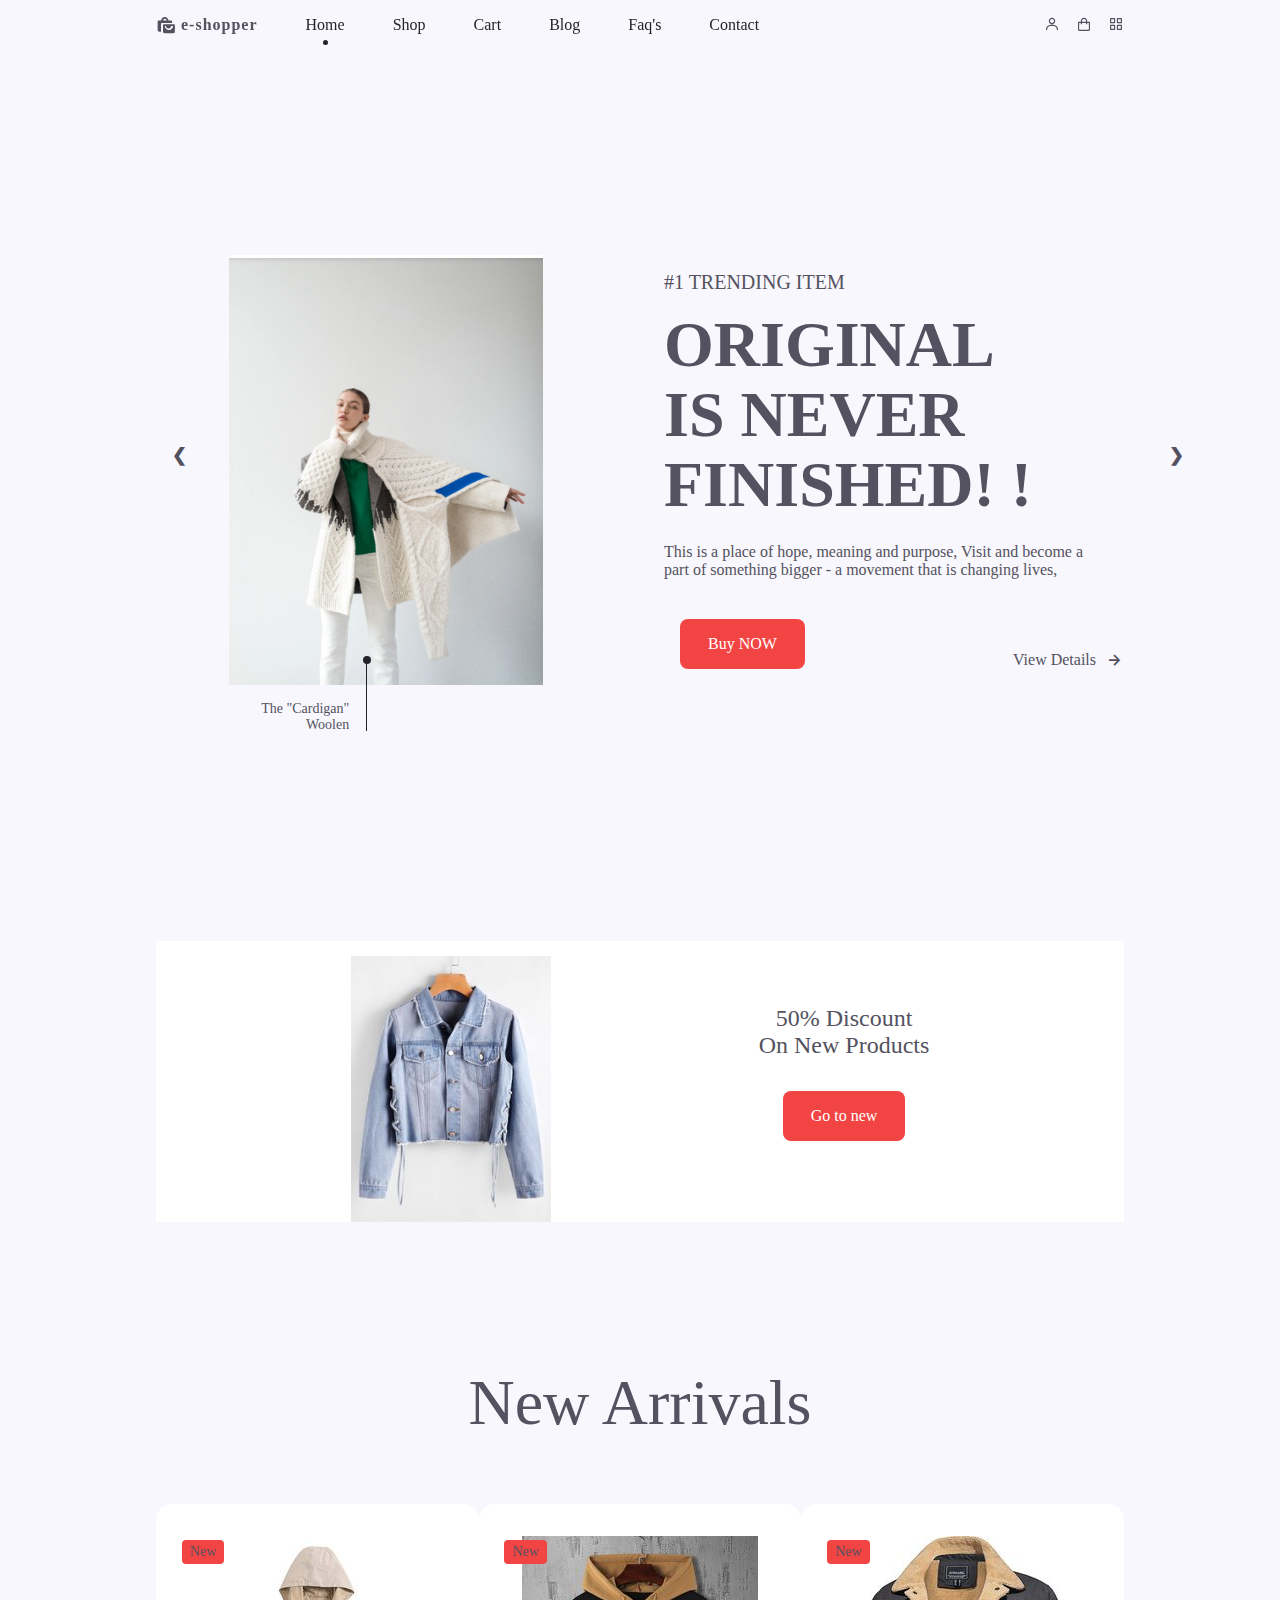
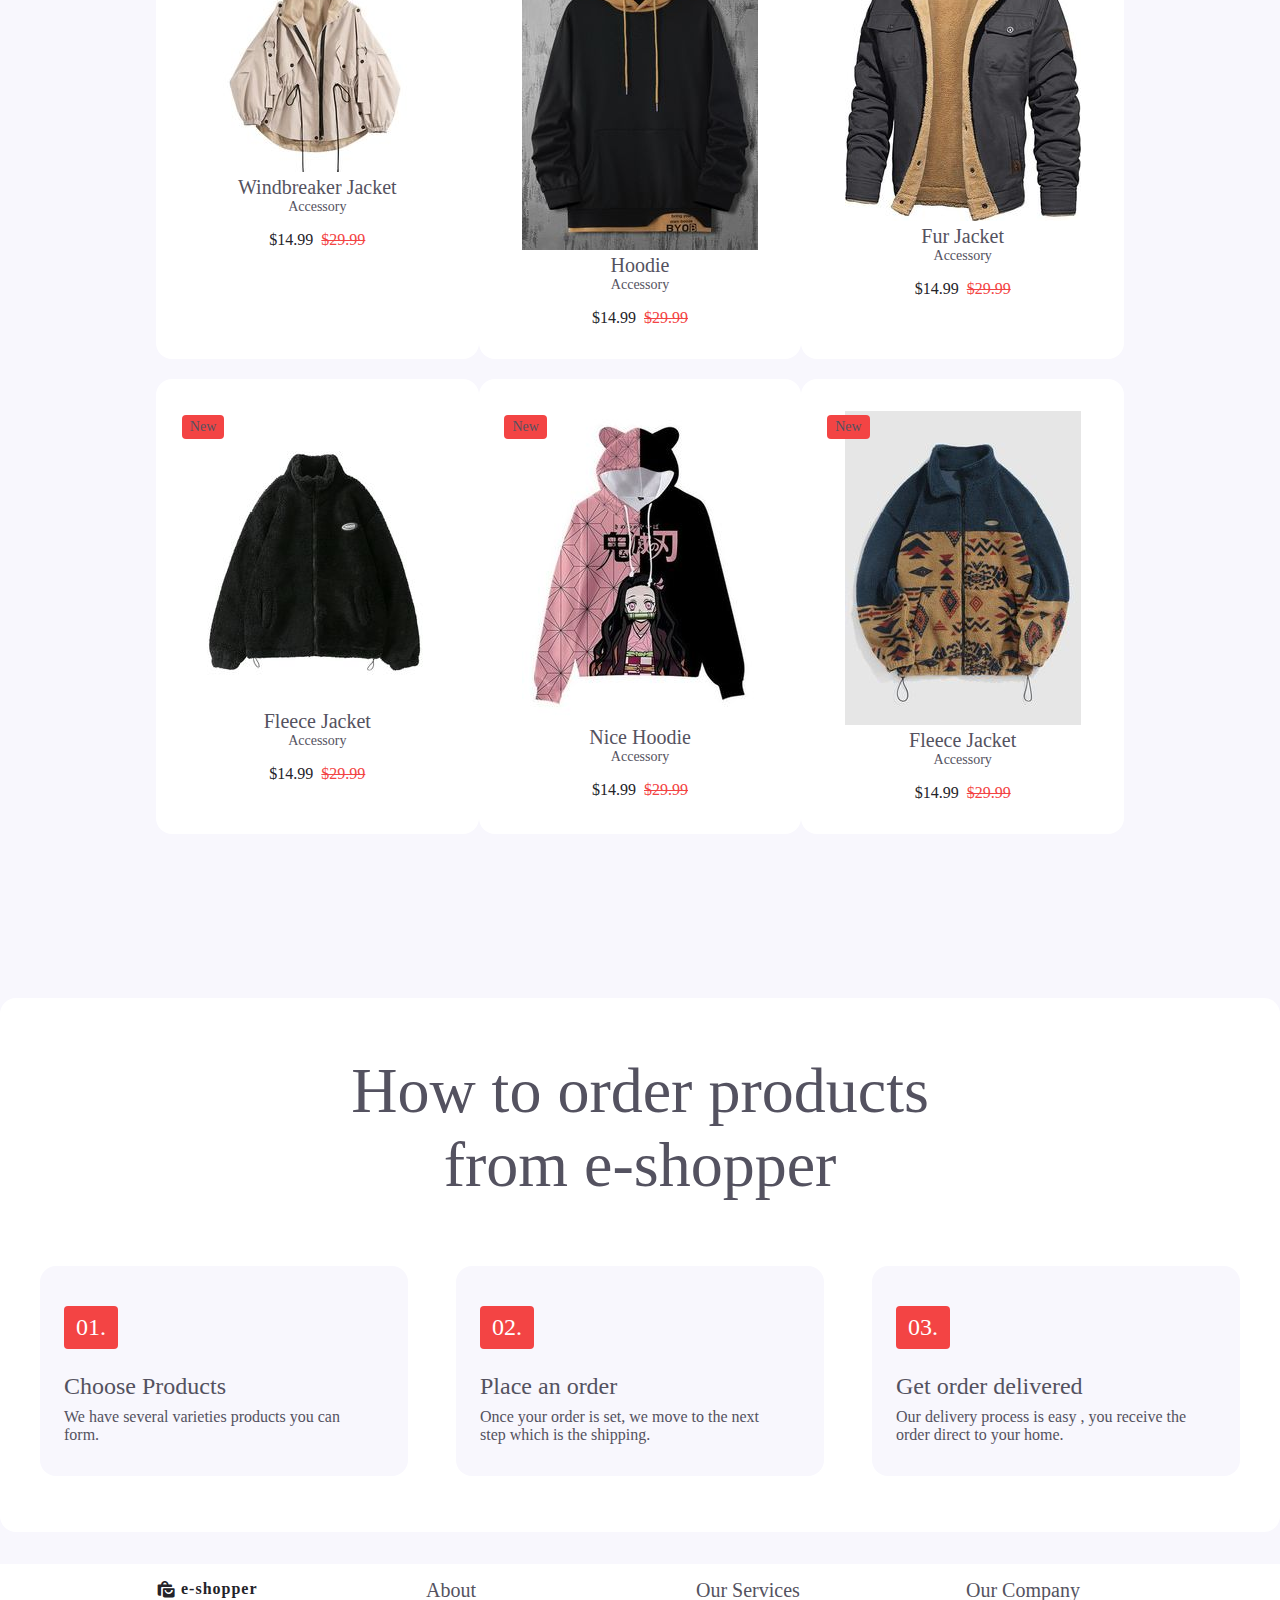
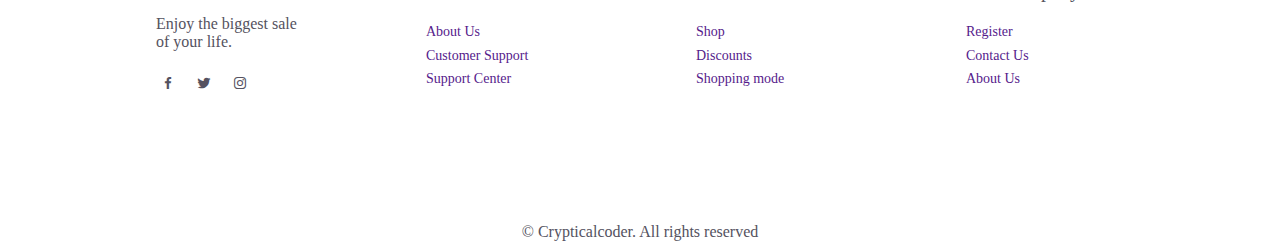
==== Home.html @ 51e2423e "Add files via upload" ====
<!DOCTYPE HTML>
<html lang="en">

<head>
    <meta charset="UTF-8">
    <meta name="viewport" content="width=device-width, initial-scale=1.0">
    <title>e-shopper</title>
    <link href='https://unpkg.com/boxicons@2.1.4/css/boxicons.min.css' rel='stylesheet'>
    <link href='./Home.css' rel='stylesheet'>
</head>

<body>
    <!-- Header -->
    <header class="header" id="header">
        <nav class="nav container">
            <a href="" class="nav_logo">
                <i class="bx bxs-shopping-bags nav_logo-icon"></i>e-shopper
            </a>
            <div class="nav_menu" id="nav-menu">
                <ul class="nav_list">
                    <il class="nav_item">
                        <a href="./index.html" class="nav_link active-link">
                            Home
                        </a>
                    </il>
                    <il class="nav_item">
                        <a href="" class="nav_link ">
                            Shop
                        </a>
                    </il>
                    <il class="nav_item">
                        <a href="" class="nav_link">
                            Cart
                        </a>
                    </il>
                    <il class="nav_item">
                            <a href="" class="nav_link">
                                Blog
                            </a>
                    </il>
                    <il class="nav_item">
                        <a href="" class="nav_link">
                            Faq's
                        </a>
                    </il>
                    <il class="nav_item">
                        <a href="" class="nav_link">
                            Contact
                        </a>
                    </il>
                </ul>
            </div>
            <div class="nav_btns">
                <div class="logout" id="logout">
                    <i class='bx bx-log-out' onclick="logout()"></i>
                </div>
                <div class="login_taggle" >
                    <i id="login-button" class="bx bx-user"></i>
                </div>

                <div class="nav_shop" id="cart-shop">
                    <i class="bx bx-shopping-bag"></i>
                </div>

                <div class="nav_taggle" id="nav-toggle">
                    <i  class="bx bx-grid-alt"></i>
                </div>
            </div>
        </nav>
        
    </header>

<!-------------login------------------>
<div class="login" id="login">
    <i class="bx bx-x login_close" id="login-close"></i>
    <h2 class="login_title-center">Login</h2>
    <form action="" class="login_from grid">
            <div class="login_content">
                <label class="login_lable">User Name</label>
                <input id="loginUsername" type="email" class="login_input" />
            </div>
            <div class="login_content">
                <label class="login_lable">Password</label>
                <input id="loginPassword" type="password" class="login_input" />
            </div>
            <div>
                <a href="#" class="button" onclick="Login()">Sign in</a>
            </div>

            <div>
                <p class="signup">Not a member? 
                    <a id="cRes" onclick="res()">Sign up now</a>
                </p>
            </div>
    </form>
</div>

<!------------Register------------->
<div class="register" id="register">
    <i class="bx bx-x register_close" id="register-close"></i>
    <h2 class="register_title-center">Register</h2>
    <form action="" class="register_from grid">
            <div class="register_content">
                <label class="register_lable">User Name</label>
                <input id="registerUsername" type="email" class="register_input" />
            </div>
            <div class="register_content">
                <label class="register_lable">Password</label>
                <input id="registerPassword" type="password" class="register_input" />
            </div>
            <div>
                <a href="#" class="button" onclick="register()">Sign up</a>
            </div>

            
    </form>
</div>
<!----------------Main-------------->

<main class="main">
    <!-------------Home-------------------->
    <section class="home container">
        <div class="swiper-button-prev"></div>
        <div class="swiper-button-next"></div>
        <div class=" home">
            <div class="home-slider">
                <!-- Home slide 1 -->
                <section class="slide">
                    <div class="home_content grid">
                        <div class="home_group">
                            <img src="./Cardigan.png" alt="" class="home_img">
                            <div class="home_indicator"></div>
                            <div class="home_details-img">
                                <h4 class="home_details-title">The "Cardigan"</h4>
                                <span class="home_details-subtitle">Woolen</span>
                            </div>
                        </div>

                        <div class="home_data">
                            <h3 class="home_subtitle">#1 TRENDING ITEM</h3>
                            <h1 class="home_title">
                                ORIGINAL<br> IS NEVER <br> FINISHED! ! 
                            </h1>
                            <p class="home_description">
                                This is a place of hope, meaning and purpose, Visit and become a part of something bigger - a movement that is
                                changing lives,
                            </p>
                            <div class="home_buttons">
                                <a href="#" class="button">Buy NOW</a>
                                <a href="#" class="button-link button-flex">View Details
                                    <i class="bx bx-right-arrow-alt button_icon"></i>
                                </a>
                            </div>
                        </div>
                    </div>
                </section>

                <!-- Home slide 2 -->
                <section class="slide">
                    <div class="home_content grid">
                        <div class="home_group">
                            <img src="./suit.jpg" alt="" class="home_img">
                            <div class="home_indicator"></div>
                            <div class="home_details-img">
                                <h4 class="home_details-title">Jqueezy</h4>
                                <span class="home_details-subtitle">Ski Suit</span>
                            </div>
                        </div>

                        <div class="home_data">
                            <h3 class="home_subtitle">#2 top best duo</h3>
                            <h1 class="home_title">
                                FALL<br> WINTER <br> 2023
                            </h1>
                            <p class="home_description">
                                A specialist label creating luxury essentials.
                                Ethically crafted with an unwavering to exceptional quality.
                            </p>
                            <div class="home_buttons">
                                <a href="#" class="button">Buy NOW</a>
                                <a href="#" class="button-link button-flex">View Details
                                    <i class="bx bx-right-arrow-alt button_icon"></i>
                                </a>
                            </div>
                        </div>
                    </div>
                </section>

        <!-- Home slide 3 -->
                <section class="slide">
                    <div class="home_content grid">
                        <div class="home_group">
                            <img src="./3.jpg" alt="" class="home_img">
                            <div class="home_indicator"></div>
                            <div class="home_details-img">
                                <h4 class="home_details-title">T-shirt</h4>
                                <span class="home_details-subtitle">cotton</span>
                            </div>
                        </div>

                        <div class="home_data">
                            <h3 class="home_subtitle">#3 TRENDING ITEM</h3>
                            <h1 class="home_title">
                                SALE 20%<br> OFF ON  <br> EVERYTHING 
                            </h1>
                            <p class="home_description">
                                A specialist label creating luxury essentials.
                                Ethically crafted with an unwavering to exceptional quality.
                            </p>
                            <div class="home_buttons">
                                <a href="#" class="button">Buy NOW</a>
                                <a href="#" class="button-link button-flex">View Details
                                    <i class="bx bx-right-arrow-alt button_icon"></i>
                                </a>
                            </div>
                        </div>
                    </div>
                </section>
                <a class="prev" onclick="plusSlides(-1)">❮</a>
                <a class="next" onclick="plusSlides(1)">❯</a>                   
            </div>
            </div>

        </div>
    </section>


    <!------------Discount------------->
    <section class="discount section">
        <div class="discount_container container grid">
            <img class="discount_img" src="./discount.jpg" alt="">

            <div class="discount_data">
            <h2 class="discount_title">
                50% Discount <br> On New Products
            </h2>
            <a href="" class="button">
                Go to new
            </a>
        </div>
        </div>
    </section>
    <!------------------New Arrivals------------------- -->
    <section class="new section">
        <h1 class="section_title">
            New Arrivals
        </h1>
        <div class="new_container container">
        <div class="row">
                <!-- New Content 1 -->
                <div class="new_content">
                    <div class="new_tag"> New</div>
                        <img src="./new1.jpg" alt="">
                        <h3 class="new_title">
                            Windbreaker Jacket
                        </h3>
                        <span class="new_suptitle">
                            Accessory
                        </span>

                        <div class="new_prices">
                            <span class="new_price">$14.99</span>
                            <span class="new_discount">$29.99</span>
                        </div>
                        <!-- go to details -->
                        <a href="" class="button new_button">
                            <i class="bx bx-cart-alt new_icon"></i>
                        </a>
                </div>

                <!-- New Content 2 -->
                <div class="new_content">
                    <div class="new_tag"> New</div>
                        <img src="./new2.jpg" alt="">
                        <h3 class="new_title">
                            Hoodie
                        </h3>
                        <span class="new_suptitle">
                            Accessory
                        </span>

                        <div class="new_prices">
                            <span class="new_price">$14.99</span>
                            <span class="new_discount">$29.99</span>
                        </div>
                        <!-- go to details -->
                        <a href="" class="button new_button">
                            <i class="bx bx-cart-alt new_icon"></i>
                        </a>
                </div>

                <!-- New Content 3 -->
                <div class="new_content">
                    <div class="new_tag"> New</div>
                        <img src="./new3.jpg" alt="">
                        <h3 class="new_title">
                            Fur Jacket
                        </h3>
                        <span class="new_suptitle">
                            Accessory
                        </span>

                        <div class="new_prices">
                            <span class="new_price">$14.99</span>
                            <span class="new_discount">$29.99</span>
                        </div>
                        <!-- go to details -->
                        <a href="" class="button new_button">
                            <i class="bx bx-cart-alt new_icon"></i>
                        </a>
                </div>


        </div>
            <div class="row">
                    <!-- New Content 4 -->
                    <div class="new_content">
                        <div class="new_tag"> New</div>
                            <img src="./new4.jpg" alt="">
                            <h3 class="new_title">
                                Fleece Jacket
                            </h3>
                            <span class="new_suptitle">
                                Accessory
                            </span>

                            <div class="new_prices">
                                <span class="new_price">$14.99</span>
                                <span class="new_discount">$29.99</span>
                            </div>
                            <!-- go to details -->
                            <a href="" class="button new_button">
                                <i class="bx bx-cart-alt new_icon"></i>
                            </a>
                    </div>

                    <!-- New Content 5 -->
                    <div class="new_content">
                        <div class="new_tag"> New</div>
                            <img src="./new5.jpg" alt="">
                            <h3 class="new_title">
                                Nice Hoodie
                            </h3>
                            <span class="new_suptitle">
                                Accessory
                            </span>

                            <div class="new_prices">
                                <span class="new_price">$14.99</span>
                                <span class="new_discount">$29.99</span>
                            </div>
                            <!-- go to details -->
                            <a href="" class="button new_button">
                                <i class="bx bx-cart-alt new_icon"></i>
                            </a>
                    </div>

                    <!-- New Content 6 -->
                    <div class="new_content">
                        <div class="new_tag"> New</div>
                            <img src="./new6.jpg" alt="">
                            <h3 class="new_title">
                                Fleece Jacket
                            </h3>
                            <span class="new_suptitle">
                                Accessory
                            </span>

                            <div class="new_prices">
                                <span class="new_price">$14.99</span>
                                <span class="new_discount">$29.99</span>
                            </div>
                            <!-- go to details -->
                            <a href="" class="button new_button">
                                <i class="bx bx-cart-alt new_icon"></i>
                            </a>
                    </div>
                </div>

        </div>
    </section>


    <!---------Step------------------->
    <section id="steps section container">
        <div class="steps_bg">
            <h2 class="section_title">
                How to order products<br>from e-shopper
            </h2>
            <div class="steps_container grid">
                <!-- Step Card 1 -->
                <div class="steps_card">
                    <div class="steps_card-number">01.</div>
                    <h3 class="steps_card-title">
                        Choose Products
                    </h3>
                    <p class="steps_card-description">
                        We have several varieties products you can form.
                    </p>
                </div>

                <!-- Step Card 2 -->
                <div class="steps_card">
                    <div class="steps_card-number">02.</div>
                    <h3 class="steps_card-title">
                        Place an order
                    </h3>
                    <p class="steps_card-description">
                        Once your order is set, we move to the next step which is the shipping.
                    </p>
                </div>

                <!-- Step Card 3 -->
                <div class="steps_card">
                    <div class="steps_card-number">03.</div>
                    <h3 class="steps_card-title">
                            Get order delivered
                    </h3>
                    <p class="steps_card-description">
                        Our delivery process is easy , you receive the order direct to your home.
                    </p>
                </div>
            </div>
        </div>
    </section>
</main>


    <!--------------- Footer------------>
    <footer class="footer section">
        <div class="footer_container container grid">
            <!-- Footer Content 1 -->
            <div class="footer_content">
                <a href="" class="footer_logo">
                    <i class="bx bxs-shopping-bags footer_logo-icon"></i>e-shopper
                </a>

                <p class="footer_description">Enjoy the biggest sale<br> of your life.</p>
                <div class="footer_social">
                    <a href="#" class="footer_social-link">
                        <i class="bx bxl-facebook"></i>
                    </a>
                    <a href="#" class="footer_social-link">
                        <i class="bx bxl-twitter"></i>
                    </a>
                    <a href="#" class="footer_social-link">
                        <i class="bx bxl-instagram"></i>
                    </a>
                </div>
            </div>
            <!-- footer content 2 -->
            <div class="footer_content">
                <h3 class="footer_title">About</h3>
                
                <ul class="footer_links">
                    <li><a href="" , class="footer_link">About Us</a></li>
                    <li><a href="" , class="footer_link">Customer Support</a></li>
                    <li><a href="" , class="footer_link">Support Center</a></li>
                </ul>
            </div>

            <!-- footer content 3 -->
            <div class="footer_content">
                <h3 class="footer_title">Our Services</h3>
                
                <ul class="footer_links">
                    <li><a href="" , class="footer_link">Shop</a></li>
                    <li><a href="" , class="footer_link">Discounts</a></li>
                    <li><a href="" , class="footer_link">Shopping mode</a></li>
                </ul>
            </div>

            <!-- footer content 4 -->
            <div class="footer_content">
                <h3 class="footer_title">Our Company</h3>
                
                <ul class="footer_links">
                    <li><a href="" , class="footer_link">Register</a></li>
                    <li><a href="" , class="footer_link">Contact Us </a></li>
                    <li><a href="" , class="footer_link">About Us</a></li>
                </ul>
            </div>
        </div>
        <span class="footer_copy">
            &#169; Crypticalcoder. All rights reserved
        </span>
        
    </footer>





    <script src="./Home.js"></script>


</body>
</html>
---- Home.css ----
@import url('https://fonts.googleapis.com/css2?family=Whisper&display=swap');
:root {
    --header-height: 3.5rem;
    /*  Colors*/
    --title-color: hsl(250, 8%, 15%);
    --text-color: hsl(250, 8%, 35%);
    --body-color: hsl(250, 60%, 98%);
    --container-color: #fff;
    --shadow: hsla(0, 0%, 15%, 0.1);
    --link-color:hsl(0,88%,61%);
    --link-color-alt: hsl(0,88%,58%);

    /* ---------------- */
    /* Font */
    --body-font: 'Poppins', sans-'serif';
    --biggest-font-size: 4rem;
    --hl-font-size: 2.25rem;
    --h2-font-size: 1.5rem;
    --h3-font-size: 1.25rem;
    --normal-font-size: 1rem;
    --small-font-size: .875rem;
    /* ---------------- */
    /* Font weight */
    --font-medium: 500;
    --font-bold: 600;
    /* ========================= */
    /*margenes Bottom */
    --mb-0-5: .5rem;
    --mb-0-7: .75rem;
    --mb-1: 1rem;
    --mb-1-5: 1.5rem;
    --mb-2: 2rem;
    --mb-2-5: 2.5rem;
    --mb-3: 3rem;
    --mb-3-5: 3.5rem;
    --mb-4: 4rem;
    /* Z index */
    --z-tooltip: 10;
    --z-fixed: 100;
}


/* ========================== */

@media screen and (max-width: 992px) {
     :root {
        --biggest-font-size: 2rem;
        --h1-font-size: 1.5rem;
        --h2-font-size: 1.25rem;
        --h3-font-size: 1rem;
        --normal-font-size: .938rem;
        --small-font-size: .813rem;
        --smaller-font-size: .75rem;
    }
}


/* ===================== */

* {
    box-sizing: border-box;
    margin: 0;
    padding: 0;
}

html {
    scroll-behavior: smooth;
}

body,
button,
input {
    font-family: var(--body-font);
    font-size: var(--normal-font-size);
}

body {
    background-color: var(--body-color);
    color: var(--text-color);
}

h1,
h2,
h3 ,
h4 {
    color: var(--text-color);
    font-weight: var(--font-medium);
}

ul {
    list-style: none;
}

a {
    text-decoration: none;
}

img {
    max-width: 100%;
    height: auto;
}

button{
    cursor: pointer;
}

button , input{
    border: none;
    outline: none;
}
/* ------------------------------ */
section{
    padding: 7rem 0 2rem;
}

.section_title{
    font-size: var(--biggest-font-size);
    margin-bottom: var(--mb-3);
    text-align: center;
}


/* ---------------- Layout-------- */
.container{
    padding-top: 15px;
    max-width: 968px;
    margin-left: auto;
    margin-right: auto;
}
/* -----------------Header Section-------------- */
.header{
    height: 50px;
    width: 100%;
    background-color: transparent;
    position: fixed;
    top: 0;
    left: 0;
    z-index: var(--z-fixed);    
}
/* ----------------Nav--------------- */

.nav{
    height:calc( var(--header-height)+1.5rem);
    display: flex;
    align-items: center;
    justify-content: space-between;
    column-gap: 3rem;
}

.login_toggle,
 .nav_logo ,
 .nav_toggle 
 , .nav_shop
{
    color: var(--title-color),
    
}

.nav_logo{
    text-transform: lowercase;
    font-weight:var(--font-bold) ;
    letter-spacing: 1px;
    display: inline-flex;
    align-items: center;
    column-gap: .25rem;
}

.nav_logo-icon{
    font-size: 1.25rem;
}

.nav_btns{
    display: flex;
    align-items: center;
    column-gap: 1rem;
    margin-left: auto;
}
.nav_toggle,
.login_toggle
.nav_shop{
    font-size: 1.25rem;
    cursor: pointer;
}

.nav_list{
    display: flex;
    align-items: center;
    column-gap: 3rem;
}

.nav_link{
    color:var(--title-color);
    font-weight: var(--font-medium);
    font-size: var(--normal-font-size);
}

.nav_link:hover{
    color: var(--link-color);
}

.nav_toggle{
    display: none;
}

/* Active link */
.active-link{
    position: relative;
}
.active-link::before{
    content: '';
    bottom: -.75rem;
    left:45%;
    position: absolute;
    width: 5px;
    height: 5px;
    background-color: var(--title-color);
    border-radius: 50%;
}

.footer{
    background-color: var(--container-color);
    /* height: 100px; */
    width: 100%;
    position: fixed;
    bottom: 0;
    left: 0;
    z-index: var(--z-fixed);
}

/* ------------------Footer------------- */
.footer{
    position: relative;
    overflow: hidden;
}
.footer_container{
        grid-template-columns: repeat(4,1fr);
        display: flex;
        justify-content: center;
        column-gap: 7rem;
}

.footer_logo{
    color: var(--title-color);
    text-transform: lowercase;
    font-weight: var(--font-bold);
    letter-spacing: 1px;
    display: inline-flex;
    align-items: center;
    column-gap: .25rem;
    margin-bottom: var(--mb-1);
}

.footer_logo-icon{
    font-size: 1.25rem;
}

.footer_description{
    margin-bottom: var(--md-2-5);
}

.footer_social{
    display: flex;
    column-gap: .75rem;
    margin-top: 1.25rem;
}

.footer_social-link{
    display: inline-flex;
    background-color: var(--container-color);
    padding: .25rem;
    border-radius: .25rem;
    color: var(--text-color);
    font-size: 1rem;
}

.footer_social-link:hover{
   background-color: var(--link-color);
   color: #fff;
}

.footer_title{
    font-size: var(--h3-font-size);
    margin-bottom: 20px;
}

.footer_links{
    display: grid;
    row-gap:.35rem;
}

.footer_link{
    font-size: var(--small-font-size);
    color:va(--text-color);
    transition: .3s;
}

.footer_link:hover{
    color: var(--title-color);
}

.footer_copy{
    display: block;
    text-align: center;
    font-size: var(--smaller-font-size);
    margin-top: 8rem;
}


/*============== Login ===========================*/
.grid{
    display: grid;
}

.login{
    position: fixed;
    background-color: var(--body-color);
    z-index: var(--z-fixed);
    width:  420px;
    box-shadow:  -2px 0 4px var(--shadow);
    height: 100%;
    top: 0;
    right: -100%;
    padding: 3.5rem 2rem;
    transition: .4s;
}

.login_title-center{
    font-size: var(--h2-font-size);
    text-align: center;
    margin-bottom: 1rem;
}

.login_close{
    font-size: 2rem;
    color: var(--title-color);
    position: absolute;
    top: 1.25rem;
    right: .9rem;
    cursor: pointer;
}


.login_content{
    background-color: var(--container-color);
    border-radius: .5rem;
    padding: .75rem 1rem .25rem ;
    margin-bottom: 1rem;
}

.login_lable{
    font-size: var(--small-font-size);
    color:var(--title-color)
}

.login_input{
    width: 100%;
    background-color: var(--container-color);
    color:var(--text-color);
    font-size: var(--normal-font-size);
    padding: .25rem .5rem .5rem 0 ;
}

.signup{
    color: var(--title-color);
    font-size: var(--small-font-size);
    font-weight: var(--font-medium);

}

.signup a{
    color: var(--link-color);
    cursor: pointer;
}

.button{
    display: inline-block;
    background-color: var(--link-color);
    color:#fff;
    padding: 1rem 1.75rem;
    border-radius: .5rem;
    font-weight: var(--font-medium);
    transition: .3s;
    margin: 0 1rem 2rem 1rem;
}

.button:hover{
    background-color: var(--link-color-alt);
}

.button_icon{
    font-size: 1.25rem;
}

.button-link{
    color: var(--text-color);
}

.button-flex{
    display: inline-flex;
    align-items: center;
    column-gap: 0.5rem;
}
/* Show login */
.show-login{
    right: 0;
}
/* ======================Register============================== */

.register{
    position: fixed;
    background-color: var(--body-color);
    z-index: var(--z-fixed);
    width:  420px;
    box-shadow:  -2px 0 4px var(--shadow);
    height: 100%;
    top: 0;
    right: -100%;
    padding: 3.5rem 2rem;
    transition: .4s;
}

.register_title-center{
    font-size: var(--h2-font-size);
    text-align: center;
    margin-bottom: 1rem;
}

.register_close{
    font-size: 2rem;
    color: var(--title-color);
    position: absolute;
    top: 1.25rem;
    right: .9rem;
    cursor: pointer;
}


.register_content{
    background-color: var(--container-color);
    border-radius: .5rem;
    padding: .75rem 1rem .25rem ;
    margin-bottom: 1rem;
}

.register_lable{
    font-size: var(--small-font-size);
    color:var(--title-color)
}

.register_input{
    width: 100%;
    background-color: var(--container-color);
    color:var(--text-color);
    font-size: var(--normal-font-size);
    padding: .25rem .5rem .5rem 0 ;
}

.show-register{
    right: 0;
}

.logout{
    display:none;
}

/* ====================Main================= */
/* ----------------Home Section----------------- */
.home {
    width: 100%;
    overflow: hidden;
}
.home-slider {
    display: flex;
    transition: transform 0.5s ease-in-out;
}

.slide {
    min-width: 100%;
    box-sizing: border-box;
}
.home_content{
    padding: 9rem 0 2rem;
    grid-template-columns: repeat(2,1fr);
    column-gap: 3rem;
}

.home_group{
    display: grid;
    position: relative;
    padding-top: 2rem;
}

.home_img{
    height: 430px;
    transform: translateY(-3rem);
    justify-self: center;
}
.home_indicator{
    width: 8px;
    height: 8px;
    background-color: var(--title-color);
    border-radius: 50%;
    position: absolute;
    bottom: 15%;
    left: 45%;
}


.home_indicator:after{
    content: '';
    position: absolute;
    width: 1px;
    height: 75px;
    background-color: var(--title-color);
    top: 0;
    right: 45%;
}

.home_details-img{
    position: absolute;
    bottom: 0;
    right: 58%;
}

.home_details-title{
    font-weight: var(--font-medium);
}

.home_details-title,
.home_details-subtitle{
    display: block;
    font-size: var(--small-font-size);
    text-align: right;
}

.home_subtitle{
    font-size: var(--h3-font-size);
    text-transform: uppercase;
    margin-bottom: var(--mb-1);
}

.home_title{
    font-size: var(--biggest-font-size);
    font-weight: var(--font-bold);
    line-height: 109%;
    margin-bottom: var(--mb-1-5);
}

.home_description{
    margin-bottom: var(--mb-2-5);
    padding-right: 2rem;
}

.home_buttons{
    display: flex;
    justify-content: space-between;
}
/* ================================ */
/* Next & previous buttons */
.prev, .next {
    cursor: pointer;
    position: absolute;
    top: 50%;
    width: auto;
    padding: 16px;
    margin-top: -22px;
    color: var(--text-color);
    font-weight: bold;
    font-size: 18px;
    transition: 0.6s ease;
    border-radius: 0 3px 3px 0;
    user-select: none;
  }

  /* Position the "next button" to the right */
.next {
    right: 5rem;
    border-radius: 3px 0 0 3px;
  }
  
  /* On hover, add a black background color with a little bit see-through */
  .prev:hover, .next:hover {
    background-color: var(--title-color);
  }
/* Change background header */

.scroll-header{
    background-color: var(--body-color);
    box-shadow: 0 1px 4px var(--shadow);
}


/* ================Discount Section========= */
.discount_container{
    grid-template-columns: repeat(2,max-content);
    justify-content: center;
    align-items: center;
    column-gap: 7rem;
    background-color: var(--container-color);
}

.discount_img{
    width: 200PX;
}

.discount_data{
    padding-left: 6rem;
    text-align: center;
}

.discount_title{
    font-size: var(--h2-font-size);
    margin-bottom: var(--mb-2);
}

/* =============Scroll up========== */
/* .scrollup{
    position: fixed;
    right: 1rem;
    bottom: 3rem;
    background-color: var(--link-color);
    border-radius: .4rem;
    display: inline-flex;
    padding: .25rem;
    z-index: var(--z-tooltip);
    opacity: 0;
    transition: .4s;
} */



/* ==========New Arrivals Section */
.new_container{
    padding-top: 1rem;
}

.new_img{
    width: 150px;
    margin-bottom: var(--mb-1);
    transition: .3s;
}

.new_content{
    position: relative;
    background-color: var(--container-color);
    width: 310px;
    padding: 2rem 0;
    border-radius: 1rem;
    text-align: center;
    overflow: hidden;
    flex: 1;
}

.new_tag{
    position: absolute;
    top: 8%;
    left: 8%;
    background-color: var(--link-color);
    font-size: var(--small-font-size);
    padding:  .25rem .5rem;
    border-radius: .25rem;
}

.new_title{
    font-size: var(--h3-font-size);
    font-weight: var(--font-medium);
}

.new_suptitle{
    display: block;
    font-size: var(--small-font-size);
    margin-bottom: var(--mb-1);
}

.new_prices{
    display: inline-flex;
    align-items: center;
    column-gap: .5rem;
}

.new_price{
    font-weight: var(--font-medium);
    color:  var(--title-color);;
}

.new_discount {
    color: var(--link-color);
    font-size: var(--smaller-font-size);
    text-decoration: line-through;
    font-weight: var(--font-medium);
}
.new_button {
    display: inline-flex;
    padding: .5rem ;
    border-radius: .25rem .25rem .75rem .25rem ;
    position: absolute;
    bottom: 0;
    right:-4rem;
}

.new_icon{
    font-size: 1.25rem;
}
.new_content:hover .new_img{
    transform: translateY(-.5rem);
}

.new_content:hover .new_button{
    right: 0;
}

.row {
    display: flex;
    justify-content: space-between;
    margin-bottom: 20px;
}

/* ==========Step Section============= */
.steps_bg{
    background-color: var(--container-color);
    padding: 3.5rem 2.5rem;
    border-radius: 1rem;
}

.steps_container{
    grid-template-columns: repeat(3,1fr);
    column-gap: 3rem;
    padding-top: 1rem;
    
}

.steps_card{
    background-color: var(--body-color);
    padding: 2.5rem 3rem 2rem 1.5rem;
    border-radius: 1rem;
}

.steps_card-number{
    display: inline-block;
    background-color: var(--link-color);
    color: #fff;
    padding: .5rem .75rem;
    border-radius: .25rem;
    font-size: var(--h2-font-size);
    margin-bottom: var(--mb-1-5);
    transition: .3s;
}

.steps_card-title{
    font-size: var(--h2-font-size);
    margin-bottom: var(--mb-0-5);
}

.steps_card-description{
    font-size: var(--font-medium);
}
.steps_card:hover .steps_card-number{
    transform: translateY(-1rem);
}
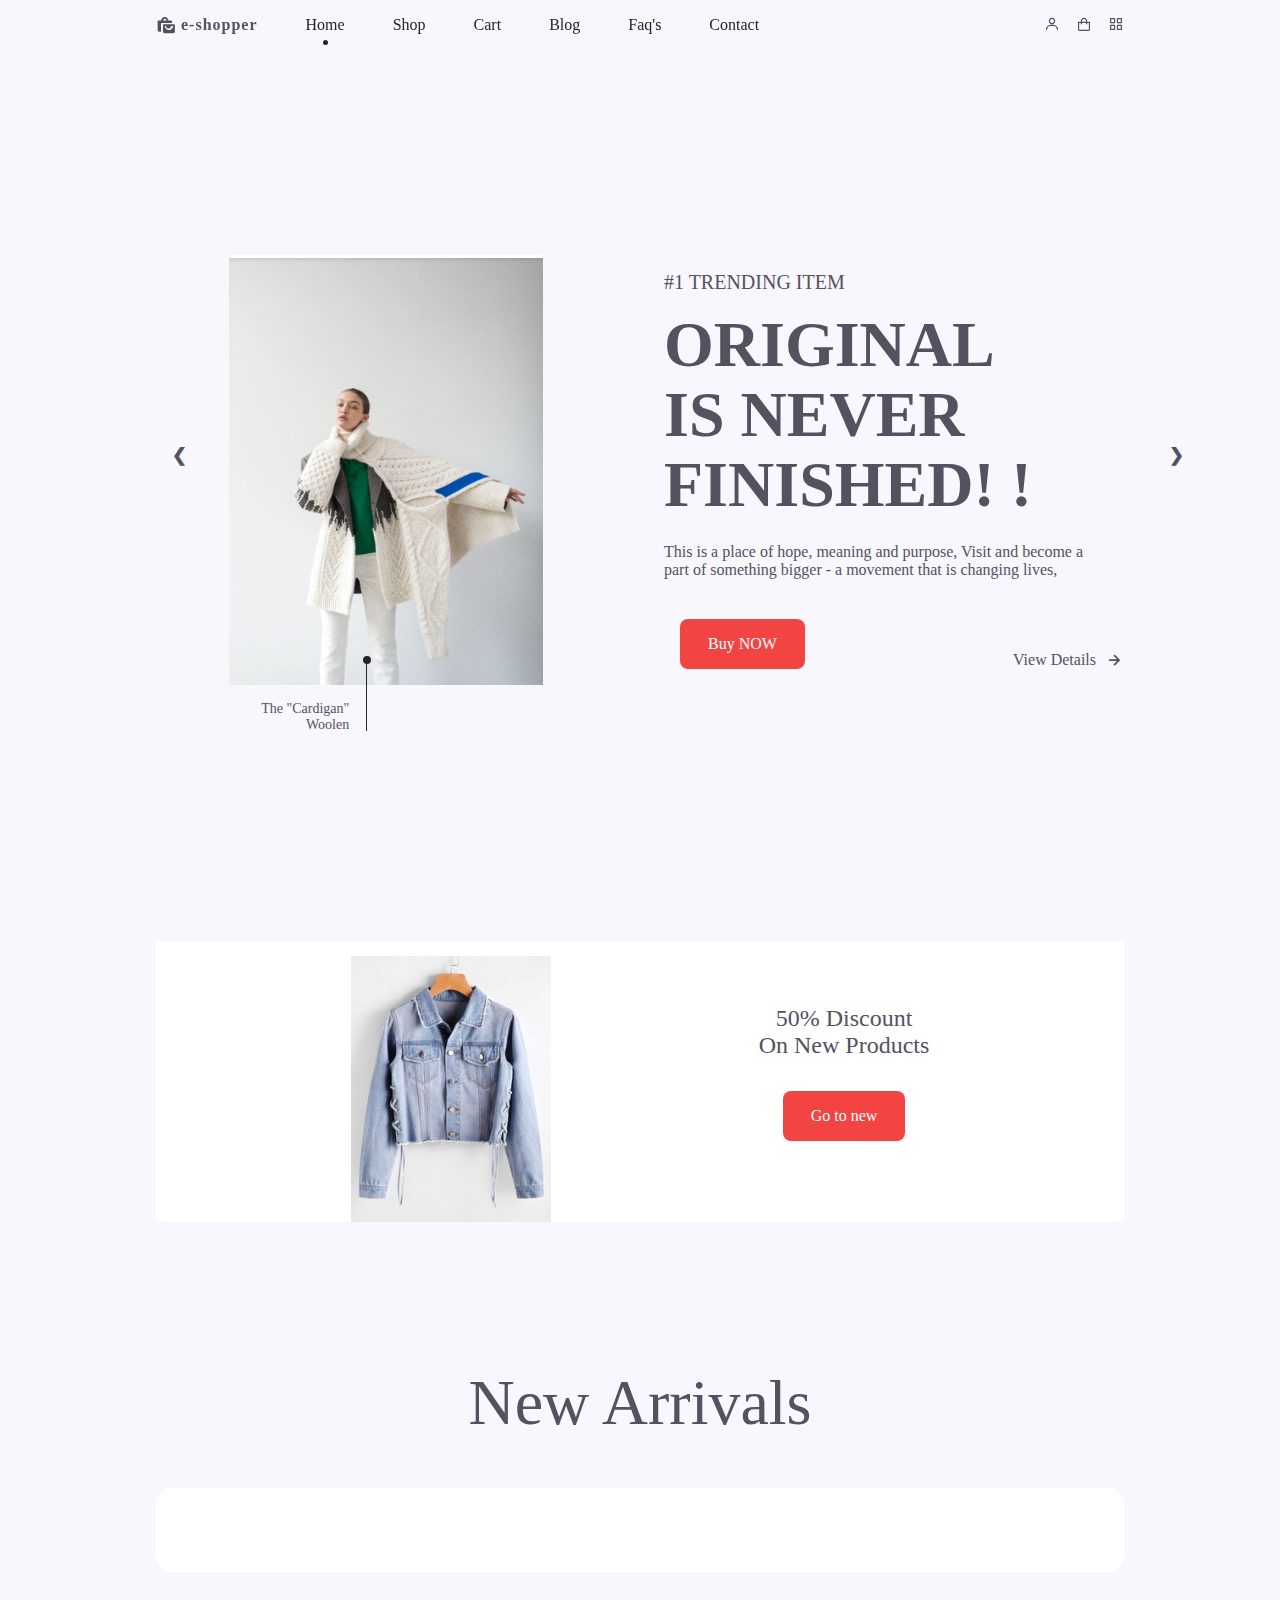
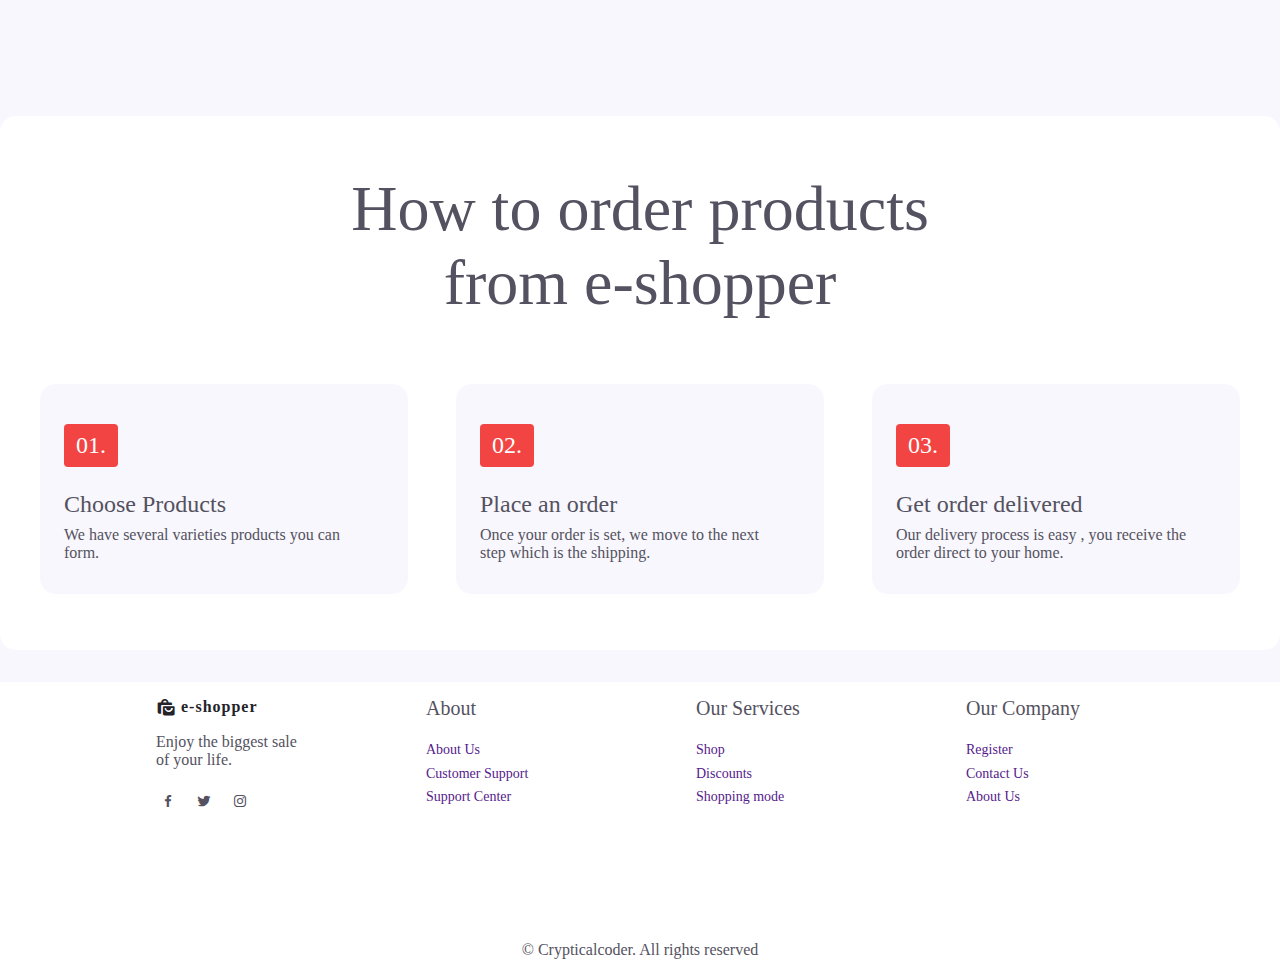
==== commit 7c6b9eb8: "Add files via upload" ====
--- a/Home.html
+++ b/Home.html
@@ -246,139 +246,11 @@
             New Arrivals
         </h1>
         <div class="new_container container">
-        <div class="row">
+        <div class="row prodacts">
                 <!-- New Content 1 -->
-                <div class="new_content">
-                    <div class="new_tag"> New</div>
-                        <img src="./new1.jpg" alt="">
-                        <h3 class="new_title">
-                            Windbreaker Jacket
-                        </h3>
-                        <span class="new_suptitle">
-                            Accessory
-                        </span>
-
-                        <div class="new_prices">
-                            <span class="new_price">$14.99</span>
-                            <span class="new_discount">$29.99</span>
-                        </div>
-                        <!-- go to details -->
-                        <a href="" class="button new_button">
-                            <i class="bx bx-cart-alt new_icon"></i>
-                        </a>
-                </div>
-
-                <!-- New Content 2 -->
-                <div class="new_content">
-                    <div class="new_tag"> New</div>
-                        <img src="./new2.jpg" alt="">
-                        <h3 class="new_title">
-                            Hoodie
-                        </h3>
-                        <span class="new_suptitle">
-                            Accessory
-                        </span>
-
-                        <div class="new_prices">
-                            <span class="new_price">$14.99</span>
-                            <span class="new_discount">$29.99</span>
-                        </div>
-                        <!-- go to details -->
-                        <a href="" class="button new_button">
-                            <i class="bx bx-cart-alt new_icon"></i>
-                        </a>
-                </div>
-
-                <!-- New Content 3 -->
-                <div class="new_content">
-                    <div class="new_tag"> New</div>
-                        <img src="./new3.jpg" alt="">
-                        <h3 class="new_title">
-                            Fur Jacket
-                        </h3>
-                        <span class="new_suptitle">
-                            Accessory
-                        </span>
-
-                        <div class="new_prices">
-                            <span class="new_price">$14.99</span>
-                            <span class="new_discount">$29.99</span>
-                        </div>
-                        <!-- go to details -->
-                        <a href="" class="button new_button">
-                            <i class="bx bx-cart-alt new_icon"></i>
-                        </a>
-                </div>
-
-
-        </div>
-            <div class="row">
-                    <!-- New Content 4 -->
-                    <div class="new_content">
-                        <div class="new_tag"> New</div>
-                            <img src="./new4.jpg" alt="">
-                            <h3 class="new_title">
-                                Fleece Jacket
-                            </h3>
-                            <span class="new_suptitle">
-                                Accessory
-                            </span>
-
-                            <div class="new_prices">
-                                <span class="new_price">$14.99</span>
-                                <span class="new_discount">$29.99</span>
-                            </div>
-                            <!-- go to details -->
-                            <a href="" class="button new_button">
-                                <i class="bx bx-cart-alt new_icon"></i>
-                            </a>
-                    </div>
-
-                    <!-- New Content 5 -->
-                    <div class="new_content">
-                        <div class="new_tag"> New</div>
-                            <img src="./new5.jpg" alt="">
-                            <h3 class="new_title">
-                                Nice Hoodie
-                            </h3>
-                            <span class="new_suptitle">
-                                Accessory
-                            </span>
-
-                            <div class="new_prices">
-                                <span class="new_price">$14.99</span>
-                                <span class="new_discount">$29.99</span>
-                            </div>
-                            <!-- go to details -->
-                            <a href="" class="button new_button">
-                                <i class="bx bx-cart-alt new_icon"></i>
-                            </a>
-                    </div>
-
-                    <!-- New Content 6 -->
-                    <div class="new_content">
-                        <div class="new_tag"> New</div>
-                            <img src="./new6.jpg" alt="">
-                            <h3 class="new_title">
-                                Fleece Jacket
-                            </h3>
-                            <span class="new_suptitle">
-                                Accessory
-                            </span>
-
-                            <div class="new_prices">
-                                <span class="new_price">$14.99</span>
-                                <span class="new_discount">$29.99</span>
-                            </div>
-                            <!-- go to details -->
-                            <a href="" class="button new_button">
-                                <i class="bx bx-cart-alt new_icon"></i>
-                            </a>
-                    </div>
-                </div>
-
-        </div>
-    </section>
+        </div>
+</div>
+</section>
 
 
     <!---------Step------------------->
--- a/Home.css
+++ b/Home.css
@@ -613,25 +613,17 @@
     margin-bottom: var(--mb-2);
 }
 
-/* =============Scroll up========== */
-/* .scrollup{
-    position: fixed;
-    right: 1rem;
-    bottom: 3rem;
-    background-color: var(--link-color);
-    border-radius: .4rem;
-    display: inline-flex;
-    padding: .25rem;
-    z-index: var(--z-tooltip);
-    opacity: 0;
-    transition: .4s;
-} */
 
 
 
 /* ==========New Arrivals Section */
 .new_container{
-    padding-top: 1rem;
+    padding-top: 2rem;
+    background-color: var(--container-color);
+    padding: 2rem 2rem ;
+    border-radius: 1rem;
+    text-align: center;
+    overflow: hidden;
 }
 
 .new_img{
@@ -651,16 +643,6 @@
     flex: 1;
 }
 
-.new_tag{
-    position: absolute;
-    top: 8%;
-    left: 8%;
-    background-color: var(--link-color);
-    font-size: var(--small-font-size);
-    padding:  .25rem .5rem;
-    border-radius: .25rem;
-}
-
 .new_title{
     font-size: var(--h3-font-size);
     font-weight: var(--font-medium);
@@ -693,7 +675,6 @@
     display: inline-flex;
     padding: .5rem ;
     border-radius: .25rem .25rem .75rem .25rem ;
-    position: absolute;
     bottom: 0;
     right:-4rem;
 }
